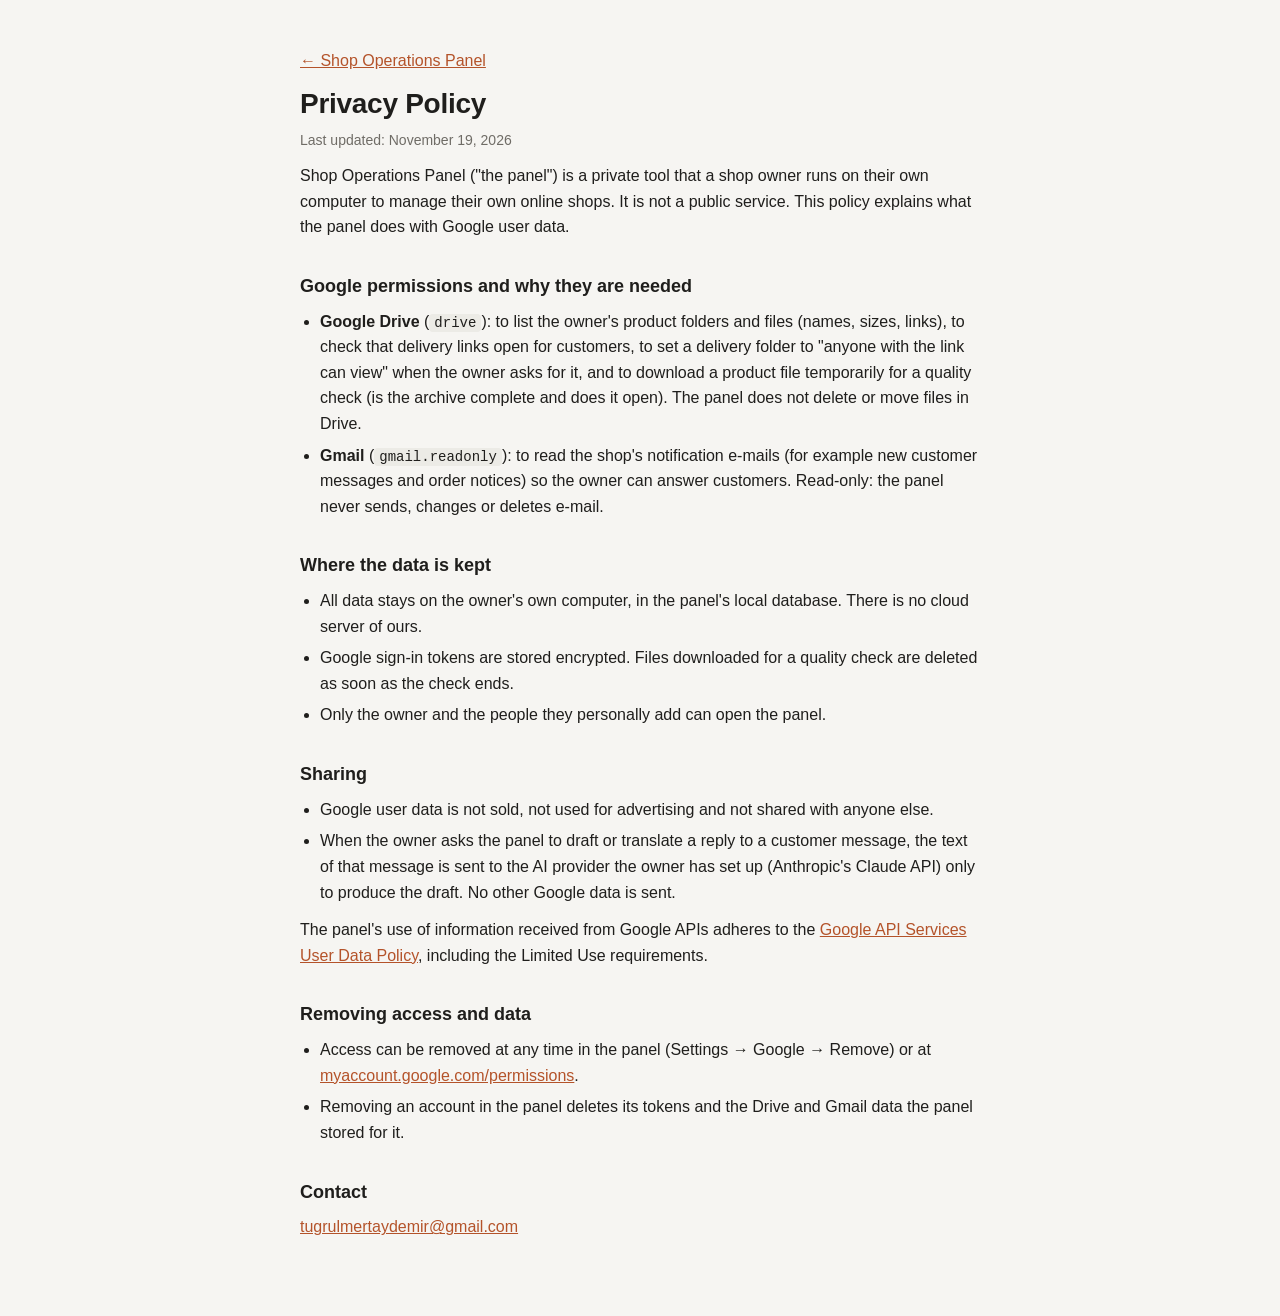
==== privacy.html @ d272360e "Add files via upload" ====
<!doctype html>
<html lang="en">
<head>
  <meta charset="utf-8">
  <meta name="viewport" content="width=device-width, initial-scale=1">
  <title>Privacy Policy · Shop Operations Panel</title>
  <link rel="stylesheet" href="style.css">
</head>
<body>
  <main>
    <p><a href="index.html">← Shop Operations Panel</a></p>
    <h1>Privacy Policy</h1>
    <p class="muted">Last updated: November 19, 2026</p>

    <p>
      Shop Operations Panel ("the panel") is a private tool that a shop owner runs on their own computer to manage their own
      online shops. It is not a public service. This policy explains what the panel does with Google user data.
    </p>

    <h2>Google permissions and why they are needed</h2>
    <ul>
      <li>
        <b>Google Drive</b> (<code>drive</code>): to list the owner's product folders and files (names, sizes, links), to check that
        delivery links open for customers, to set a delivery folder to "anyone with the link can view" when the owner asks for it,
        and to download a product file temporarily for a quality check (is the archive complete and does it open). The panel does
        not delete or move files in Drive.
      </li>
      <li>
        <b>Gmail</b> (<code>gmail.readonly</code>): to read the shop's notification e-mails (for example new customer messages
        and order notices) so the owner can answer customers. Read-only: the panel never sends, changes or deletes e-mail.
      </li>
    </ul>

    <h2>Where the data is kept</h2>
    <ul>
      <li>All data stays on the owner's own computer, in the panel's local database. There is no cloud server of ours.</li>
      <li>Google sign-in tokens are stored encrypted. Files downloaded for a quality check are deleted as soon as the check ends.</li>
      <li>Only the owner and the people they personally add can open the panel.</li>
    </ul>

    <h2>Sharing</h2>
    <ul>
      <li>Google user data is not sold, not used for advertising and not shared with anyone else.</li>
      <li>
        When the owner asks the panel to draft or translate a reply to a customer message, the text of that message is sent to
        the AI provider the owner has set up (Anthropic's Claude API) only to produce the draft. No other Google data is sent.
      </li>
    </ul>
    <p>
      The panel's use of information received from Google APIs adheres to the
      <a href="https://developers.google.com/terms/api-services-user-data-policy">Google API Services User Data Policy</a>,
      including the Limited Use requirements.
    </p>

    <h2>Removing access and data</h2>
    <ul>
      <li>Access can be removed at any time in the panel (Settings → Google → Remove) or at
        <a href="https://myaccount.google.com/permissions">myaccount.google.com/permissions</a>.</li>
      <li>Removing an account in the panel deletes its tokens and the Drive and Gmail data the panel stored for it.</li>
    </ul>

    <h2>Contact</h2>
    <p><a href="mailto:tugrulmertaydemir@gmail.com">tugrulmertaydemir@gmail.com</a></p>
  </main>
</body>
</html>
---- style.css ----
:root { color-scheme: light; }
body {
  margin: 0;
  background: #f6f5f2;
  color: #1f1e1c;
  font: 16px/1.6 -apple-system, BlinkMacSystemFont, "Segoe UI", Roboto, Helvetica, Arial, sans-serif;
}
main { max-width: 680px; margin: 0 auto; padding: 48px 16px 64px; }
h1 { font-size: 28px; line-height: 1.25; margin: 0 0 8px; letter-spacing: -0.01em; }
h2 { font-size: 18px; margin: 32px 0 8px; }
p, ul { margin: 0 0 12px; }
ul { padding-left: 20px; }
li { margin-bottom: 6px; }
a { color: #b4532a; }
code { font-size: 14px; background: #ecebe6; padding: 1px 5px; border-radius: 4px; }
.lead { font-size: 18px; color: #4a4843; }
.muted { color: #6f6c66; font-size: 14px; }
footer { margin-top: 48px; padding-top: 16px; border-top: 1px solid #e3e1da; color: #6f6c66; font-size: 14px; display: flex; flex-wrap: wrap; gap: 8px; }
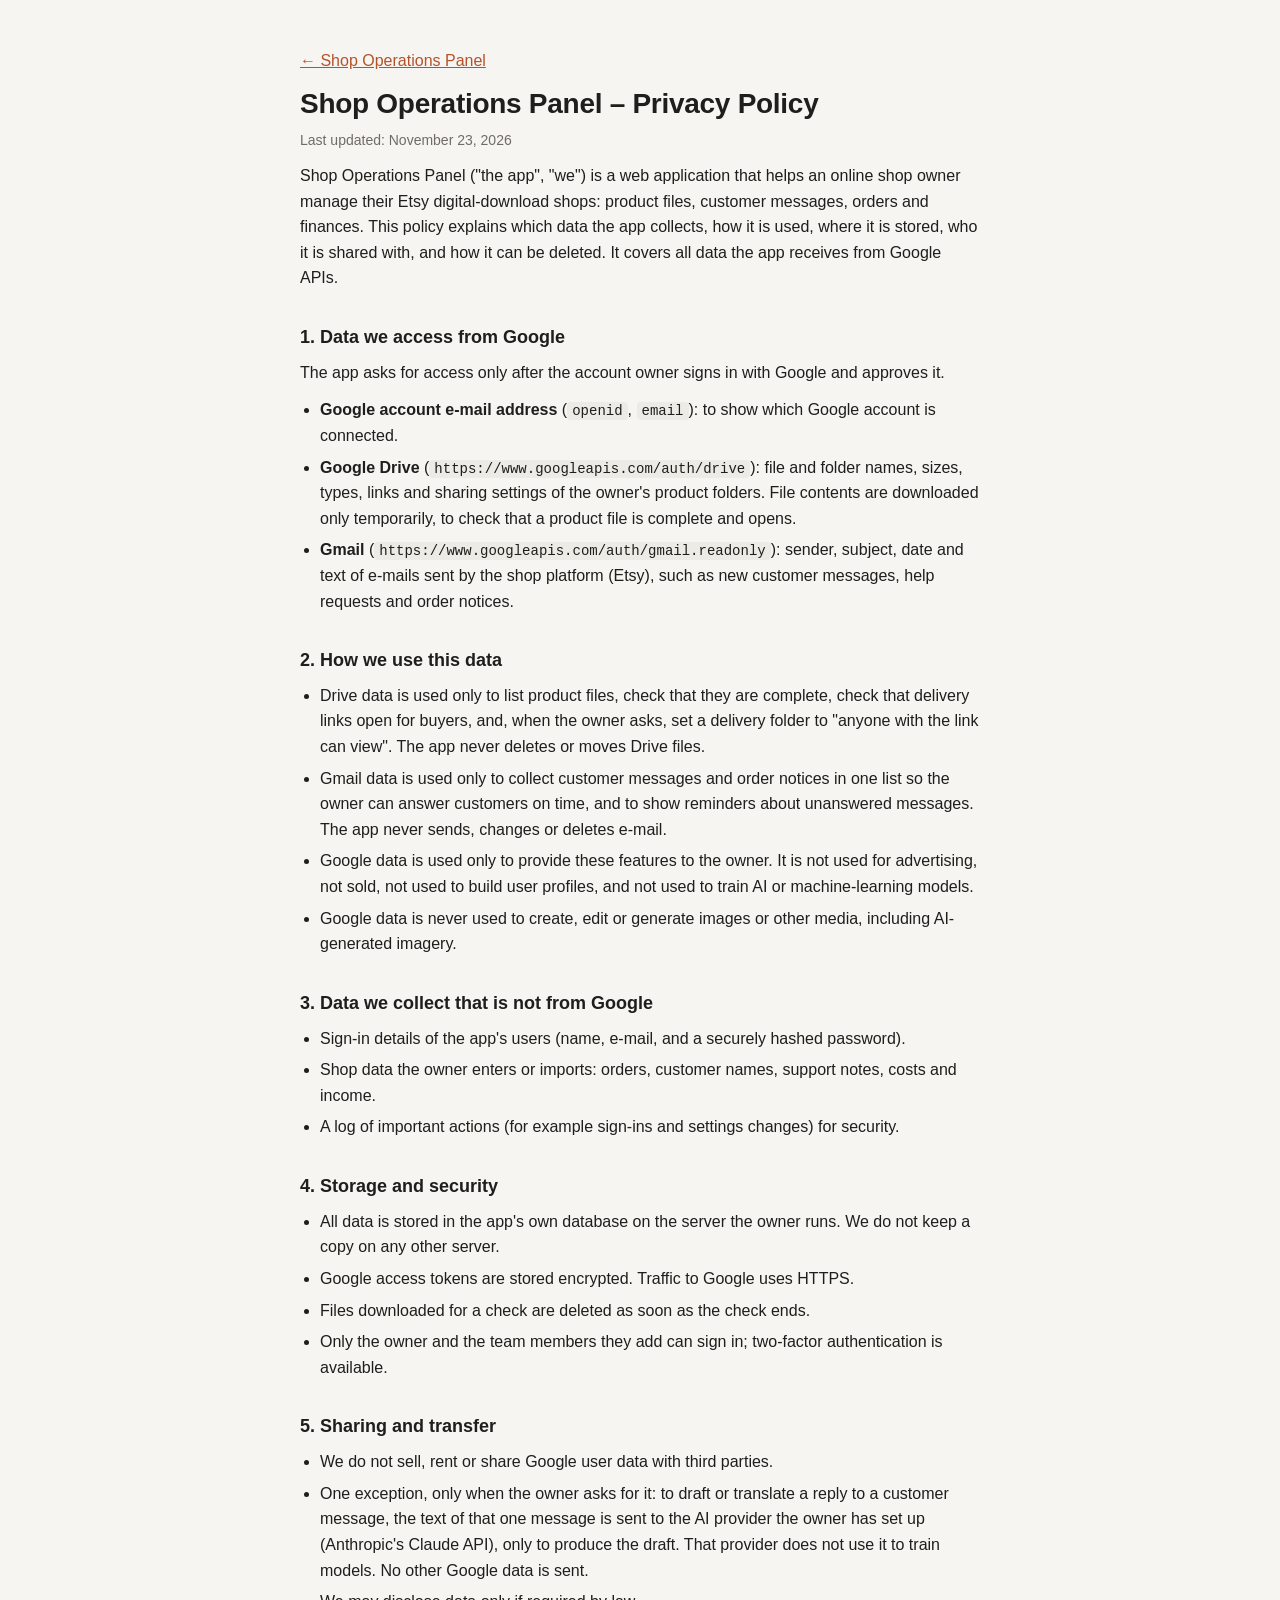
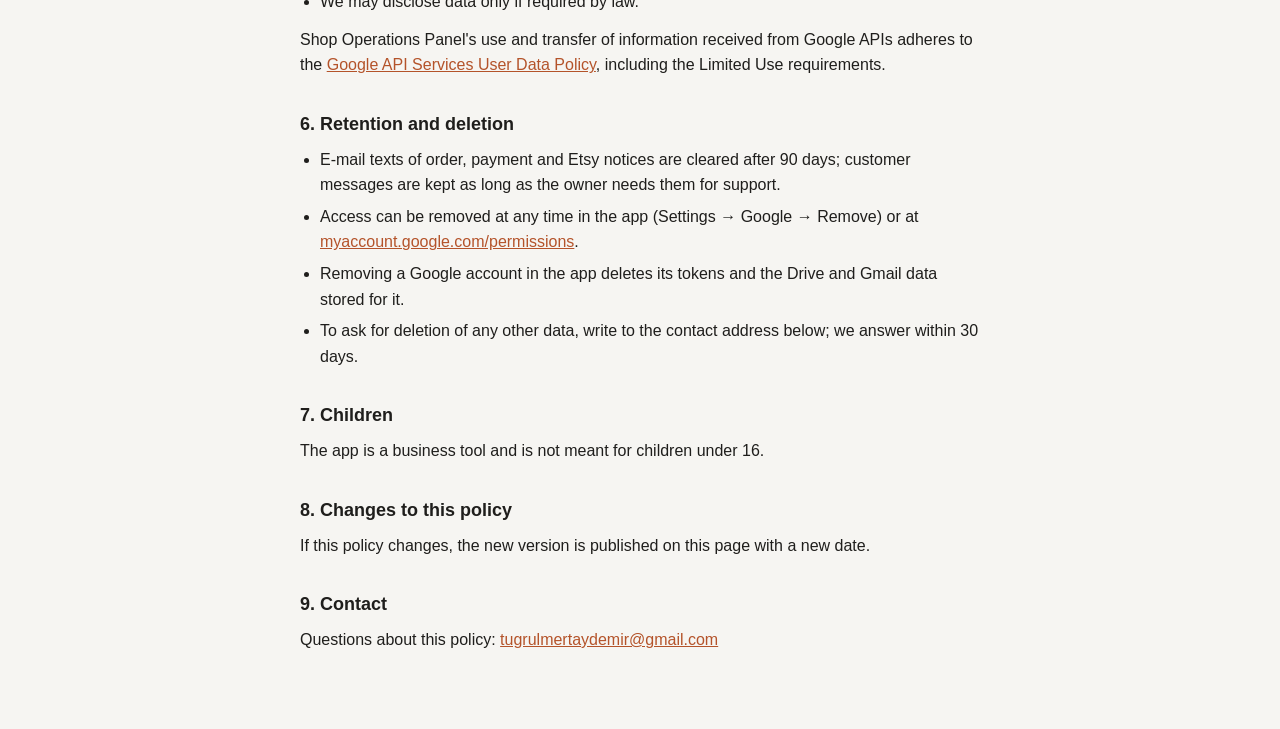
==== commit 975e776a: "Update Privacy Policy for Shop Operations Panel" ====
--- a/privacy.html
+++ b/privacy.html
@@ -9,58 +9,91 @@
 <body>
   <main>
     <p><a href="index.html">← Shop Operations Panel</a></p>
-    <h1>Privacy Policy</h1>
-    <p class="muted">Last updated: November 19, 2026</p>
+    <h1>Shop Operations Panel – Privacy Policy</h1>
+    <p class="muted">Last updated: November 23, 2026</p>
 
     <p>
-      Shop Operations Panel ("the panel") is a private tool that a shop owner runs on their own computer to manage their own
-      online shops. It is not a public service. This policy explains what the panel does with Google user data.
+      Shop Operations Panel ("the app", "we") is a web application that helps an online shop owner manage their Etsy
+      digital-download shops: product files, customer messages, orders and finances. This policy explains which data the app
+      collects, how it is used, where it is stored, who it is shared with, and how it can be deleted. It covers all data the
+      app receives from Google APIs.
     </p>
 
-    <h2>Google permissions and why they are needed</h2>
+    <h2>1. Data we access from Google</h2>
+    <p>The app asks for access only after the account owner signs in with Google and approves it.</p>
     <ul>
+      <li><b>Google account e-mail address</b> (<code>openid</code>, <code>email</code>): to show which Google account is connected.</li>
       <li>
-        <b>Google Drive</b> (<code>drive</code>): to list the owner's product folders and files (names, sizes, links), to check that
-        delivery links open for customers, to set a delivery folder to "anyone with the link can view" when the owner asks for it,
-        and to download a product file temporarily for a quality check (is the archive complete and does it open). The panel does
-        not delete or move files in Drive.
+        <b>Google Drive</b> (<code>https://www.googleapis.com/auth/drive</code>): file and folder names, sizes, types, links and
+        sharing settings of the owner's product folders. File contents are downloaded only temporarily, to check that a product
+        file is complete and opens.
       </li>
       <li>
-        <b>Gmail</b> (<code>gmail.readonly</code>): to read the shop's notification e-mails (for example new customer messages
-        and order notices) so the owner can answer customers. Read-only: the panel never sends, changes or deletes e-mail.
+        <b>Gmail</b> (<code>https://www.googleapis.com/auth/gmail.readonly</code>): sender, subject, date and text of e-mails sent by
+        the shop platform (Etsy), such as new customer messages, help requests and order notices.
       </li>
     </ul>
 
-    <h2>Where the data is kept</h2>
+    <h2>2. How we use this data</h2>
     <ul>
-      <li>All data stays on the owner's own computer, in the panel's local database. There is no cloud server of ours.</li>
-      <li>Google sign-in tokens are stored encrypted. Files downloaded for a quality check are deleted as soon as the check ends.</li>
-      <li>Only the owner and the people they personally add can open the panel.</li>
+      <li>Drive data is used only to list product files, check that they are complete, check that delivery links open for buyers,
+        and, when the owner asks, set a delivery folder to "anyone with the link can view". The app never deletes or moves Drive files.</li>
+      <li>Gmail data is used only to collect customer messages and order notices in one list so the owner can answer customers on
+        time, and to show reminders about unanswered messages. The app never sends, changes or deletes e-mail.</li>
+      <li>Google data is used only to provide these features to the owner. It is not used for advertising, not sold, not used to
+        build user profiles, and not used to train AI or machine-learning models.</li>
+      <li>Google data is never used to create, edit or generate images or other media, including AI-generated imagery.</li>
     </ul>
 
-    <h2>Sharing</h2>
+    <h2>3. Data we collect that is not from Google</h2>
     <ul>
-      <li>Google user data is not sold, not used for advertising and not shared with anyone else.</li>
+      <li>Sign-in details of the app's users (name, e-mail, and a securely hashed password).</li>
+      <li>Shop data the owner enters or imports: orders, customer names, support notes, costs and income.</li>
+      <li>A log of important actions (for example sign-ins and settings changes) for security.</li>
+    </ul>
+
+    <h2>4. Storage and security</h2>
+    <ul>
+      <li>All data is stored in the app's own database on the server the owner runs. We do not keep a copy on any other server.</li>
+      <li>Google access tokens are stored encrypted. Traffic to Google uses HTTPS.</li>
+      <li>Files downloaded for a check are deleted as soon as the check ends.</li>
+      <li>Only the owner and the team members they add can sign in; two-factor authentication is available.</li>
+    </ul>
+
+    <h2>5. Sharing and transfer</h2>
+    <ul>
+      <li>We do not sell, rent or share Google user data with third parties.</li>
       <li>
-        When the owner asks the panel to draft or translate a reply to a customer message, the text of that message is sent to
-        the AI provider the owner has set up (Anthropic's Claude API) only to produce the draft. No other Google data is sent.
+        One exception, only when the owner asks for it: to draft or translate a reply to a customer message, the text of that one
+        message is sent to the AI provider the owner has set up (Anthropic's Claude API), only to produce the draft. That provider
+        does not use it to train models. No other Google data is sent.
       </li>
+      <li>We may disclose data only if required by law.</li>
     </ul>
     <p>
-      The panel's use of information received from Google APIs adheres to the
+      Shop Operations Panel's use and transfer of information received from Google APIs adheres to the
       <a href="https://developers.google.com/terms/api-services-user-data-policy">Google API Services User Data Policy</a>,
       including the Limited Use requirements.
     </p>
 
-    <h2>Removing access and data</h2>
+    <h2>6. Retention and deletion</h2>
     <ul>
-      <li>Access can be removed at any time in the panel (Settings → Google → Remove) or at
+      <li>E-mail texts of order, payment and Etsy notices are cleared after 90 days; customer messages are kept as long as the
+        owner needs them for support.</li>
+      <li>Access can be removed at any time in the app (Settings → Google → Remove) or at
         <a href="https://myaccount.google.com/permissions">myaccount.google.com/permissions</a>.</li>
-      <li>Removing an account in the panel deletes its tokens and the Drive and Gmail data the panel stored for it.</li>
+      <li>Removing a Google account in the app deletes its tokens and the Drive and Gmail data stored for it.</li>
+      <li>To ask for deletion of any other data, write to the contact address below; we answer within 30 days.</li>
     </ul>
 
-    <h2>Contact</h2>
-    <p><a href="mailto:tugrulmertaydemir@gmail.com">tugrulmertaydemir@gmail.com</a></p>
+    <h2>7. Children</h2>
+    <p>The app is a business tool and is not meant for children under 16.</p>
+
+    <h2>8. Changes to this policy</h2>
+    <p>If this policy changes, the new version is published on this page with a new date.</p>
+
+    <h2>9. Contact</h2>
+    <p>Questions about this policy: <a href="mailto:tugrulmertaydemir@gmail.com">tugrulmertaydemir@gmail.com</a></p>
   </main>
 </body>
 </html>
